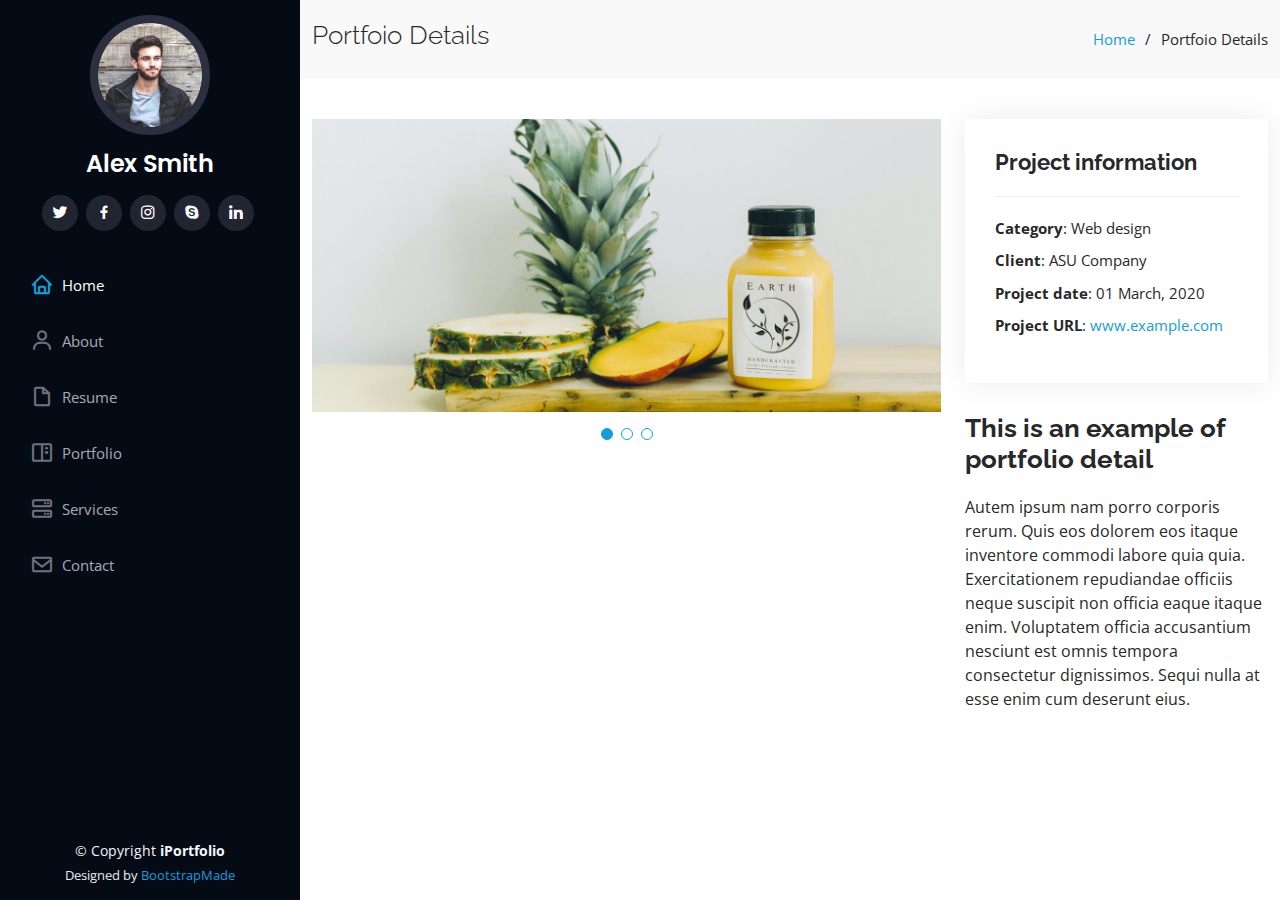
==== portfolio-details.html @ 1bfad964 "WKP-portfolio" ====
<!DOCTYPE html>
<html lang="en">

<head>
  <meta charset="utf-8">
  <meta content="width=device-width, initial-scale=1.0" name="viewport">

  <title>Portfolio Details - iPortfolio Bootstrap Template</title>
  <meta content="" name="description">
  <meta content="" name="keywords">

  <!-- Favicons -->
  <link href="assets/img/favicon.png" rel="icon">
  <link href="assets/img/apple-touch-icon.png" rel="apple-touch-icon">

  <!-- Google Fonts -->
  <link href="https://fonts.googleapis.com/css?family=Open+Sans:300,300i,400,400i,600,600i,700,700i|Raleway:300,300i,400,400i,500,500i,600,600i,700,700i|Poppins:300,300i,400,400i,500,500i,600,600i,700,700i" rel="stylesheet">

  <!-- Vendor CSS Files -->
  <link href="assets/vendor/aos/aos.css" rel="stylesheet">
  <link href="assets/vendor/bootstrap/css/bootstrap.min.css" rel="stylesheet">
  <link href="assets/vendor/bootstrap-icons/bootstrap-icons.css" rel="stylesheet">
  <link href="assets/vendor/boxicons/css/boxicons.min.css" rel="stylesheet">
  <link href="assets/vendor/glightbox/css/glightbox.min.css" rel="stylesheet">
  <link href="assets/vendor/swiper/swiper-bundle.min.css" rel="stylesheet">

  <!-- Template Main CSS File -->
  <link href="assets/css/style.css" rel="stylesheet">

  <!-- =======================================================
  * Template Name: iPortfolio - v3.10.0
  * Template URL: https://bootstrapmade.com/iportfolio-bootstrap-portfolio-websites-template/
  * Author: BootstrapMade.com
  * License: https://bootstrapmade.com/license/
  ======================================================== -->
</head>

<body>

  <!-- ======= Mobile nav toggle button ======= -->
  <i class="bi bi-list mobile-nav-toggle d-xl-none"></i>

  <!-- ======= Header ======= -->
  <header id="header">
    <div class="d-flex flex-column">

      <div class="profile">
        <img src="assets/img/profile-img.jpg" alt="" class="img-fluid rounded-circle">
        <h1 class="text-light"><a href="index.html">Alex Smith</a></h1>
        <div class="social-links mt-3 text-center">
          <a href="#" class="twitter"><i class="bx bxl-twitter"></i></a>
          <a href="#" class="facebook"><i class="bx bxl-facebook"></i></a>
          <a href="#" class="instagram"><i class="bx bxl-instagram"></i></a>
          <a href="#" class="google-plus"><i class="bx bxl-skype"></i></a>
          <a href="#" class="linkedin"><i class="bx bxl-linkedin"></i></a>
        </div>
      </div>

      <nav id="navbar" class="nav-menu navbar">
        <ul>
          <li><a href="#hero" class="nav-link scrollto active"><i class="bx bx-home"></i> <span>Home</span></a></li>
          <li><a href="#about" class="nav-link scrollto"><i class="bx bx-user"></i> <span>About</span></a></li>
          <li><a href="#resume" class="nav-link scrollto"><i class="bx bx-file-blank"></i> <span>Resume</span></a></li>
          <li><a href="#portfolio" class="nav-link scrollto"><i class="bx bx-book-content"></i> <span>Portfolio</span></a></li>
          <li><a href="#services" class="nav-link scrollto"><i class="bx bx-server"></i> <span>Services</span></a></li>
          <li><a href="#contact" class="nav-link scrollto"><i class="bx bx-envelope"></i> <span>Contact</span></a></li>
        </ul>
      </nav><!-- .nav-menu -->
    </div>
  </header><!-- End Header -->

  <main id="main">

    <!-- ======= Breadcrumbs ======= -->
    <section id="breadcrumbs" class="breadcrumbs">
      <div class="container">

        <div class="d-flex justify-content-between align-items-center">
          <h2>Portfoio Details</h2>
          <ol>
            <li><a href="index.html">Home</a></li>
            <li>Portfoio Details</li>
          </ol>
        </div>

      </div>
    </section><!-- End Breadcrumbs -->

    <!-- ======= Portfolio Details Section ======= -->
    <section id="portfolio-details" class="portfolio-details">
      <div class="container">

        <div class="row gy-4">

          <div class="col-lg-8">
            <div class="portfolio-details-slider swiper">
              <div class="swiper-wrapper align-items-center">

                <div class="swiper-slide">
                  <img src="assets/img/portfolio/portfolio-details-1.jpg" alt="">
                </div>

                <div class="swiper-slide">
                  <img src="assets/img/portfolio/portfolio-details-2.jpg" alt="">
                </div>

                <div class="swiper-slide">
                  <img src="assets/img/portfolio/portfolio-details-3.jpg" alt="">
                </div>

              </div>
              <div class="swiper-pagination"></div>
            </div>
          </div>

          <div class="col-lg-4">
            <div class="portfolio-info">
              <h3>Project information</h3>
              <ul>
                <li><strong>Category</strong>: Web design</li>
                <li><strong>Client</strong>: ASU Company</li>
                <li><strong>Project date</strong>: 01 March, 2020</li>
                <li><strong>Project URL</strong>: <a href="#">www.example.com</a></li>
              </ul>
            </div>
            <div class="portfolio-description">
              <h2>This is an example of portfolio detail</h2>
              <p>
                Autem ipsum nam porro corporis rerum. Quis eos dolorem eos itaque inventore commodi labore quia quia. Exercitationem repudiandae officiis neque suscipit non officia eaque itaque enim. Voluptatem officia accusantium nesciunt est omnis tempora consectetur dignissimos. Sequi nulla at esse enim cum deserunt eius.
              </p>
            </div>
          </div>

        </div>

      </div>
    </section><!-- End Portfolio Details Section -->

  </main><!-- End #main -->

  <!-- ======= Footer ======= -->
  <footer id="footer">
    <div class="container">
      <div class="copyright">
        &copy; Copyright <strong><span>iPortfolio</span></strong>
      </div>
      <div class="credits">
        <!-- All the links in the footer should remain intact. -->
        <!-- You can delete the links only if you purchased the pro version. -->
        <!-- Licensing information: https://bootstrapmade.com/license/ -->
        <!-- Purchase the pro version with working PHP/AJAX contact form: https://bootstrapmade.com/iportfolio-bootstrap-portfolio-websites-template/ -->
        Designed by <a href="https://bootstrapmade.com/">BootstrapMade</a>
      </div>
    </div>
  </footer><!-- End  Footer -->

  <a href="#" class="back-to-top d-flex align-items-center justify-content-center"><i class="bi bi-arrow-up-short"></i></a>

  <!-- Vendor JS Files -->
  <script src="assets/vendor/purecounter/purecounter_vanilla.js"></script>
  <script src="assets/vendor/aos/aos.js"></script>
  <script src="assets/vendor/bootstrap/js/bootstrap.bundle.min.js"></script>
  <script src="assets/vendor/glightbox/js/glightbox.min.js"></script>
  <script src="assets/vendor/isotope-layout/isotope.pkgd.min.js"></script>
  <script src="assets/vendor/swiper/swiper-bundle.min.js"></script>
  <script src="assets/vendor/typed.js/typed.min.js"></script>
  <script src="assets/vendor/waypoints/noframework.waypoints.js"></script>
  <script src="assets/vendor/php-email-form/validate.js"></script>

  <!-- Template Main JS File -->
  <script src="assets/js/main.js"></script>

</body>

</html>
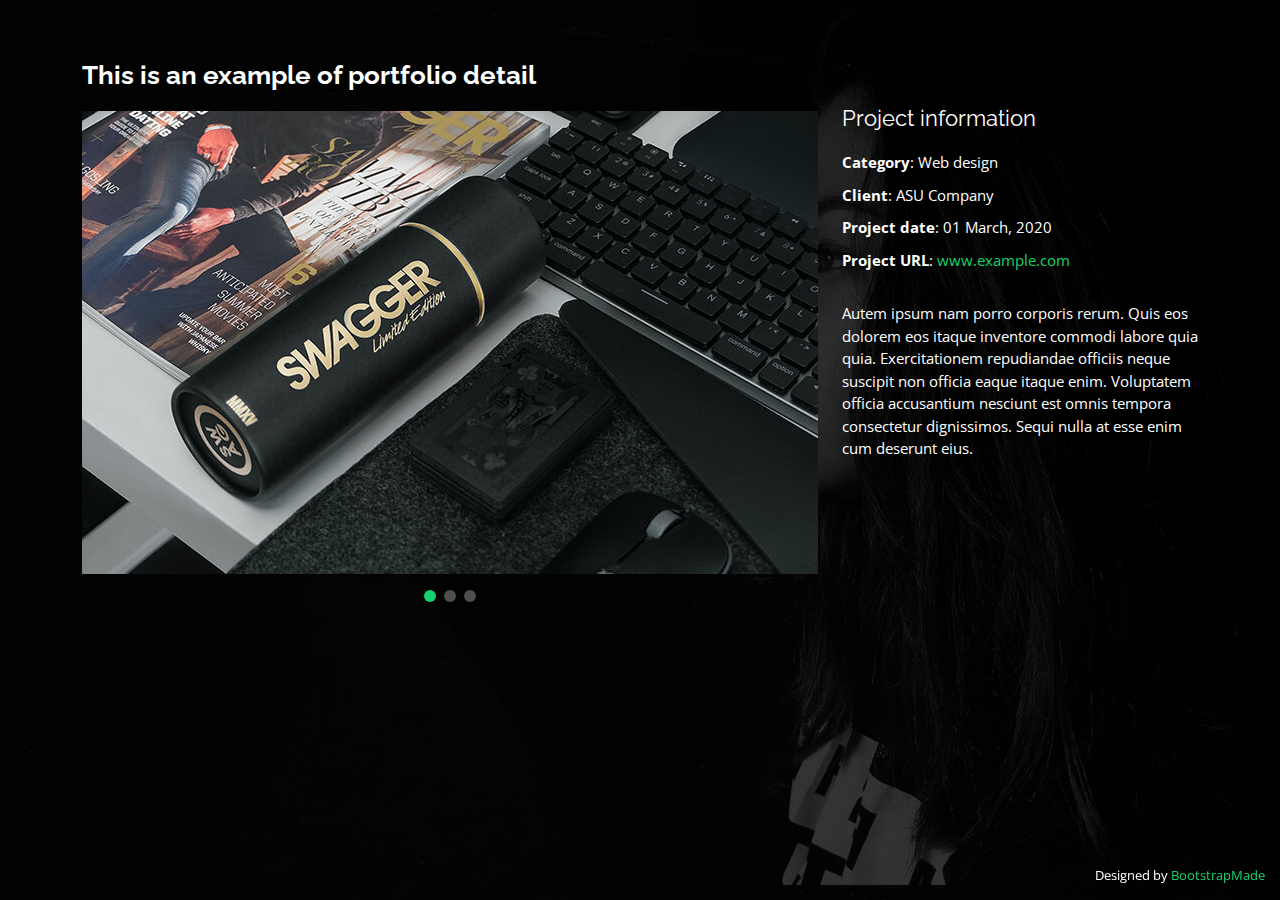
==== commit b8da1c16: "WKP branch" ====
--- a/portfolio-details.html
+++ b/portfolio-details.html
@@ -5,7 +5,7 @@
   <meta charset="utf-8">
   <meta content="width=device-width, initial-scale=1.0" name="viewport">
 
-  <title>Portfolio Details - iPortfolio Bootstrap Template</title>
+  <title>Portfolio Details - Personal Bootstrap Template</title>
   <meta content="" name="description">
   <meta content="" name="keywords">
 
@@ -17,19 +17,19 @@
   <link href="https://fonts.googleapis.com/css?family=Open+Sans:300,300i,400,400i,600,600i,700,700i|Raleway:300,300i,400,400i,500,500i,600,600i,700,700i|Poppins:300,300i,400,400i,500,500i,600,600i,700,700i" rel="stylesheet">
 
   <!-- Vendor CSS Files -->
-  <link href="assets/vendor/aos/aos.css" rel="stylesheet">
   <link href="assets/vendor/bootstrap/css/bootstrap.min.css" rel="stylesheet">
   <link href="assets/vendor/bootstrap-icons/bootstrap-icons.css" rel="stylesheet">
   <link href="assets/vendor/boxicons/css/boxicons.min.css" rel="stylesheet">
   <link href="assets/vendor/glightbox/css/glightbox.min.css" rel="stylesheet">
+  <link href="assets/vendor/remixicon/remixicon.css" rel="stylesheet">
   <link href="assets/vendor/swiper/swiper-bundle.min.css" rel="stylesheet">
 
   <!-- Template Main CSS File -->
   <link href="assets/css/style.css" rel="stylesheet">
 
   <!-- =======================================================
-  * Template Name: iPortfolio - v3.10.0
-  * Template URL: https://bootstrapmade.com/iportfolio-bootstrap-portfolio-websites-template/
+  * Template Name: Personal - v4.10.0
+  * Template URL: https://bootstrapmade.com/personal-free-resume-bootstrap-template/
   * Author: BootstrapMade.com
   * License: https://bootstrapmade.com/license/
   ======================================================== -->
@@ -37,62 +37,17 @@
 
 <body>
 
-  <!-- ======= Mobile nav toggle button ======= -->
-  <i class="bi bi-list mobile-nav-toggle d-xl-none"></i>
-
-  <!-- ======= Header ======= -->
-  <header id="header">
-    <div class="d-flex flex-column">
-
-      <div class="profile">
-        <img src="assets/img/profile-img.jpg" alt="" class="img-fluid rounded-circle">
-        <h1 class="text-light"><a href="index.html">Alex Smith</a></h1>
-        <div class="social-links mt-3 text-center">
-          <a href="#" class="twitter"><i class="bx bxl-twitter"></i></a>
-          <a href="#" class="facebook"><i class="bx bxl-facebook"></i></a>
-          <a href="#" class="instagram"><i class="bx bxl-instagram"></i></a>
-          <a href="#" class="google-plus"><i class="bx bxl-skype"></i></a>
-          <a href="#" class="linkedin"><i class="bx bxl-linkedin"></i></a>
-        </div>
-      </div>
-
-      <nav id="navbar" class="nav-menu navbar">
-        <ul>
-          <li><a href="#hero" class="nav-link scrollto active"><i class="bx bx-home"></i> <span>Home</span></a></li>
-          <li><a href="#about" class="nav-link scrollto"><i class="bx bx-user"></i> <span>About</span></a></li>
-          <li><a href="#resume" class="nav-link scrollto"><i class="bx bx-file-blank"></i> <span>Resume</span></a></li>
-          <li><a href="#portfolio" class="nav-link scrollto"><i class="bx bx-book-content"></i> <span>Portfolio</span></a></li>
-          <li><a href="#services" class="nav-link scrollto"><i class="bx bx-server"></i> <span>Services</span></a></li>
-          <li><a href="#contact" class="nav-link scrollto"><i class="bx bx-envelope"></i> <span>Contact</span></a></li>
-        </ul>
-      </nav><!-- .nav-menu -->
-    </div>
-  </header><!-- End Header -->
-
   <main id="main">
 
-    <!-- ======= Breadcrumbs ======= -->
-    <section id="breadcrumbs" class="breadcrumbs">
+    <!-- ======= Portfolio Details ======= -->
+    <div id="portfolio-details" class="portfolio-details">
       <div class="container">
 
-        <div class="d-flex justify-content-between align-items-center">
-          <h2>Portfoio Details</h2>
-          <ol>
-            <li><a href="index.html">Home</a></li>
-            <li>Portfoio Details</li>
-          </ol>
-        </div>
-
-      </div>
-    </section><!-- End Breadcrumbs -->
-
-    <!-- ======= Portfolio Details Section ======= -->
-    <section id="portfolio-details" class="portfolio-details">
-      <div class="container">
-
-        <div class="row gy-4">
+        <div class="row">
 
           <div class="col-lg-8">
+            <h2 class="portfolio-title">This is an example of portfolio detail</h2>
+
             <div class="portfolio-details-slider swiper">
               <div class="swiper-wrapper align-items-center">
 
@@ -111,59 +66,44 @@
               </div>
               <div class="swiper-pagination"></div>
             </div>
+
           </div>
 
-          <div class="col-lg-4">
-            <div class="portfolio-info">
-              <h3>Project information</h3>
-              <ul>
-                <li><strong>Category</strong>: Web design</li>
-                <li><strong>Client</strong>: ASU Company</li>
-                <li><strong>Project date</strong>: 01 March, 2020</li>
-                <li><strong>Project URL</strong>: <a href="#">www.example.com</a></li>
-              </ul>
-            </div>
-            <div class="portfolio-description">
-              <h2>This is an example of portfolio detail</h2>
-              <p>
-                Autem ipsum nam porro corporis rerum. Quis eos dolorem eos itaque inventore commodi labore quia quia. Exercitationem repudiandae officiis neque suscipit non officia eaque itaque enim. Voluptatem officia accusantium nesciunt est omnis tempora consectetur dignissimos. Sequi nulla at esse enim cum deserunt eius.
-              </p>
-            </div>
+          <div class="col-lg-4 portfolio-info">
+            <h3>Project information</h3>
+            <ul>
+              <li><strong>Category</strong>: Web design</li>
+              <li><strong>Client</strong>: ASU Company</li>
+              <li><strong>Project date</strong>: 01 March, 2020</li>
+              <li><strong>Project URL</strong>: <a href="#">www.example.com</a></li>
+            </ul>
+
+            <p>
+              Autem ipsum nam porro corporis rerum. Quis eos dolorem eos itaque inventore commodi labore quia quia. Exercitationem repudiandae officiis neque suscipit non officia eaque itaque enim. Voluptatem officia accusantium nesciunt est omnis tempora consectetur dignissimos. Sequi nulla at esse enim cum deserunt eius.
+            </p>
           </div>
 
         </div>
 
       </div>
-    </section><!-- End Portfolio Details Section -->
+    </div><!-- End Portfolio Details -->
 
   </main><!-- End #main -->
 
-  <!-- ======= Footer ======= -->
-  <footer id="footer">
-    <div class="container">
-      <div class="copyright">
-        &copy; Copyright <strong><span>iPortfolio</span></strong>
-      </div>
-      <div class="credits">
-        <!-- All the links in the footer should remain intact. -->
-        <!-- You can delete the links only if you purchased the pro version. -->
-        <!-- Licensing information: https://bootstrapmade.com/license/ -->
-        <!-- Purchase the pro version with working PHP/AJAX contact form: https://bootstrapmade.com/iportfolio-bootstrap-portfolio-websites-template/ -->
-        Designed by <a href="https://bootstrapmade.com/">BootstrapMade</a>
-      </div>
-    </div>
-  </footer><!-- End  Footer -->
-
-  <a href="#" class="back-to-top d-flex align-items-center justify-content-center"><i class="bi bi-arrow-up-short"></i></a>
+  <div class="credits">
+    <!-- All the links in the footer should remain intact. -->
+    <!-- You can delete the links only if you purchased the pro version. -->
+    <!-- Licensing information: https://bootstrapmade.com/license/ -->
+    <!-- Purchase the pro version with working PHP/AJAX contact form: https://bootstrapmade.com/personal-free-resume-bootstrap-template/ -->
+    Designed by <a href="https://bootstrapmade.com/">BootstrapMade</a>
+  </div>
 
   <!-- Vendor JS Files -->
   <script src="assets/vendor/purecounter/purecounter_vanilla.js"></script>
-  <script src="assets/vendor/aos/aos.js"></script>
   <script src="assets/vendor/bootstrap/js/bootstrap.bundle.min.js"></script>
   <script src="assets/vendor/glightbox/js/glightbox.min.js"></script>
   <script src="assets/vendor/isotope-layout/isotope.pkgd.min.js"></script>
   <script src="assets/vendor/swiper/swiper-bundle.min.js"></script>
-  <script src="assets/vendor/typed.js/typed.min.js"></script>
   <script src="assets/vendor/waypoints/noframework.waypoints.js"></script>
   <script src="assets/vendor/php-email-form/validate.js"></script>
 
--- a/assets/css/style.css
+++ b/assets/css/style.css
@@ -1,6 +1,6 @@
 /**
-* Template Name: iPortfolio - v3.10.0
-* Template URL: https://bootstrapmade.com/iportfolio-bootstrap-portfolio-websites-template/
+* Template Name: Personal - v4.10.0
+* Template URL: https://bootstrapmade.com/personal-free-resume-bootstrap-template/
 * Author: BootstrapMade.com
 * License: https://bootstrapmade.com/license/
 */
@@ -10,16 +10,37 @@
 --------------------------------------------------------------*/
 body {
   font-family: "Open Sans", sans-serif;
-  color: #272829;
+  background-color: #040404;
+  color: #fff;
+  position: relative;
+  background: transparent;
+}
+
+body::before {
+  content: "";
+  position: fixed;
+  background: #040404 url("../img/bg.jpg") top right no-repeat;
+  background-size: cover;
+  left: 0;
+  right: 0;
+  top: 0;
+  height: 100vh;
+  z-index: -1;
+}
+
+@media (min-width: 1024px) {
+  body::before {
+    background-attachment: fixed;
+  }
 }
 
 a {
-  color: #149ddd;
+  color: #18d26e;
   text-decoration: none;
 }
 
 a:hover {
-  color: #37b3ed;
+  color: #35e888;
   text-decoration: none;
 }
 
@@ -33,391 +54,430 @@
 }
 
 /*--------------------------------------------------------------
-# Back to top button
---------------------------------------------------------------*/
-.back-to-top {
-  position: fixed;
-  visibility: hidden;
-  opacity: 0;
-  right: 15px;
-  bottom: 15px;
-  z-index: 996;
-  background: #149ddd;
+# Header
+--------------------------------------------------------------*/
+#header {
+  transition: ease-in-out 0.3s;
+  position: relative;
+  height: 100vh;
+  display: flex;
+  align-items: center;
+  z-index: 997;
+  overflow-y: auto;
+}
+
+#header * {
+  transition: ease-in-out 0.3s;
+}
+
+#header h1 {
+  font-size: 48px;
+  margin: 0;
+  padding: 0;
+  line-height: 1;
+  font-weight: 700;
+  font-family: "Poppins", sans-serif;
+}
+
+#header h1 a,
+#header h1 a:hover {
+  color: #fff;
+  line-height: 1;
+  display: inline-block;
+}
+
+#header h2 {
+  font-size: 24px;
+  margin-top: 20px;
+  color: rgba(255, 255, 255, 0.8);
+}
+
+#header h2 span {
+  color: #fff;
+  border-bottom: 2px solid #18d26e;
+  padding-bottom: 6px;
+}
+
+#header img {
+  padding: 0;
+  margin: 0;
+}
+
+#header .social-links {
+  margin-top: 40px;
+  display: flex;
+}
+
+#header .social-links a {
+  font-size: 16px;
+  display: flex;
+  justify-content: center;
+  align-items: center;
+  background: rgba(255, 255, 255, 0.1);
+  color: #fff;
+  line-height: 1;
+  margin-right: 8px;
+  border-radius: 50%;
   width: 40px;
   height: 40px;
-  border-radius: 50px;
-  transition: all 0.4s;
-}
-
-.back-to-top i {
-  font-size: 28px;
-  color: #fff;
-  line-height: 0;
-}
-
-.back-to-top:hover {
-  background: #2eafec;
-  color: #fff;
-}
-
-.back-to-top.active {
-  visibility: visible;
-  opacity: 1;
-}
-
-/*--------------------------------------------------------------
-# Header
---------------------------------------------------------------*/
-#header {
+}
+
+#header .social-links a:hover {
+  background: #18d26e;
+}
+
+@media (max-width: 992px) {
+  #header h1 {
+    font-size: 36px;
+  }
+
+  #header h2 {
+    font-size: 20px;
+    line-height: 30px;
+  }
+
+  #header .social-links {
+    margin-top: 15px;
+  }
+
+  #header .container {
+    display: flex;
+    flex-direction: column;
+    align-items: center;
+  }
+}
+
+/* Header Top */
+#header.header-top {
+  height: 80px;
   position: fixed;
+  left: 0;
   top: 0;
-  left: 0;
-  bottom: 0;
-  width: 300px;
-  transition: all ease-in-out 0.5s;
-  z-index: 9997;
-  transition: all 0.5s;
-  padding: 0 15px;
-  background: #040b14;
-  overflow-y: auto;
-}
-
-#header .profile img {
-  margin: 15px auto;
-  display: block;
-  width: 120px;
-  border: 8px solid #2c2f3f;
-}
-
-#header .profile h1 {
-  font-size: 24px;
-  margin: 0;
-  padding: 0;
-  font-weight: 600;
-  -moz-text-align-last: center;
-  text-align-last: center;
-  font-family: "Poppins", sans-serif;
-}
-
-#header .profile h1 a,
-#header .profile h1 a:hover {
-  color: #fff;
-  text-decoration: none;
-}
-
-#header .profile .social-links a {
-  font-size: 18px;
-  display: inline-block;
-  background: #212431;
-  color: #fff;
-  line-height: 1;
-  padding: 8px 0;
-  margin-right: 4px;
-  border-radius: 50%;
-  text-align: center;
-  width: 36px;
-  height: 36px;
-  transition: 0.3s;
-}
-
-#header .profile .social-links a:hover {
-  background: #149ddd;
-  color: #fff;
-  text-decoration: none;
-}
-
-#main {
-  margin-left: 300px;
-}
-
-@media (max-width: 1199px) {
-  #header {
-    left: -300px;
-  }
-
-  #main {
-    margin-left: 0;
-  }
-}
-
-/*--------------------------------------------------------------
-# Navigation Menu
---------------------------------------------------------------*/
-/* Desktop Navigation */
-.nav-menu {
-  padding: 30px 0 0 0;
-}
-
-.nav-menu * {
-  margin: 0;
-  padding: 0;
-  list-style: none;
-}
-
-.nav-menu>ul>li {
-  position: relative;
-  white-space: nowrap;
-}
-
-.nav-menu a,
-.nav-menu a:focus {
+  right: 0;
+  background: rgba(0, 0, 0, 0.9);
+}
+
+#header.header-top .social-links,
+#header.header-top h2 {
+  display: none;
+}
+
+#header.header-top h1 {
+  margin-right: auto;
+  font-size: 36px;
+}
+
+#header.header-top .container {
   display: flex;
   align-items: center;
-  color: #a8a9b4;
-  padding: 12px 15px;
-  margin-bottom: 8px;
+}
+
+#header.header-top .navbar {
+  margin: 0;
+}
+
+@media (max-width: 768px) {
+  #header.header-top {
+    height: 60px;
+  }
+
+  #header.header-top h1 {
+    font-size: 26px;
+  }
+}
+
+/*--------------------------------------------------------------
+# Navigation Menu
+--------------------------------------------------------------*/
+/**
+* Desktop Navigation 
+*/
+.navbar {
+  padding: 0;
+  margin-top: 35px;
+}
+
+.navbar ul {
+  margin: 0;
+  padding: 0;
+  display: flex;
+  list-style: none;
+  align-items: center;
+}
+
+.navbar li {
+  position: relative;
+}
+
+.navbar li+li {
+  margin-left: 30px;
+}
+
+.navbar a,
+.navbar a:focus {
+  display: flex;
+  align-items: center;
+  justify-content: space-between;
+  padding: 0;
+  font-family: "Poppins", sans-serif;
+  font-size: 16px;
+  font-weight: 400;
+  color: rgba(255, 255, 255, 0.7);
+  white-space: nowrap;
   transition: 0.3s;
-  font-size: 15px;
-}
-
-.nav-menu a i,
-.nav-menu a:focus i {
-  font-size: 24px;
-  padding-right: 8px;
-  color: #6f7180;
-}
-
-.nav-menu a:hover,
-.nav-menu .active,
-.nav-menu .active:focus,
-.nav-menu li:hover>a {
-  text-decoration: none;
-  color: #fff;
-}
-
-.nav-menu a:hover i,
-.nav-menu .active i,
-.nav-menu .active:focus i,
-.nav-menu li:hover>a i {
-  color: #149ddd;
-}
-
-/* Mobile Navigation */
+}
+
+.navbar a i,
+.navbar a:focus i {
+  font-size: 12px;
+  line-height: 0;
+  margin-left: 5px;
+}
+
+.navbar a:before {
+  content: "";
+  position: absolute;
+  width: 0;
+  height: 2px;
+  bottom: -4px;
+  left: 0;
+  background-color: #18d26e;
+  visibility: hidden;
+  width: 0px;
+  transition: all 0.3s ease-in-out 0s;
+}
+
+.navbar a:hover:before,
+.navbar li:hover>a:before,
+.navbar .active:before {
+  visibility: visible;
+  width: 25px;
+}
+
+.navbar a:hover,
+.navbar .active,
+.navbar .active:focus,
+.navbar li:hover>a {
+  color: #fff;
+}
+
+/**
+* Mobile Navigation 
+*/
 .mobile-nav-toggle {
+  color: #fff;
+  font-size: 28px;
+  cursor: pointer;
+  display: none;
+  line-height: 0;
+  transition: 0.5s;
   position: fixed;
   right: 15px;
   top: 15px;
-  z-index: 9998;
-  border: 0;
-  font-size: 24px;
-  transition: all 0.4s;
-  outline: none !important;
-  background-color: #149ddd;
-  color: #fff;
-  width: 40px;
-  height: 40px;
-  display: inline-flex;
-  align-items: center;
-  justify-content: center;
-  line-height: 0;
-  border-radius: 50px;
-  cursor: pointer;
-}
-
-.mobile-nav-active {
+}
+
+@media (max-width: 991px) {
+  .mobile-nav-toggle {
+    display: block;
+  }
+
+  .navbar ul {
+    display: none;
+  }
+}
+
+.navbar-mobile {
+  position: fixed;
   overflow: hidden;
-}
-
-.mobile-nav-active #header {
+  top: 0;
+  right: 0;
   left: 0;
-}
-
-/*--------------------------------------------------------------
-# Hero Section
---------------------------------------------------------------*/
-#hero {
+  bottom: 0;
+  background: rgba(0, 0, 0, 0.9);
+  transition: 0.3s;
+  z-index: 999;
+  margin-top: 0;
+}
+
+.navbar-mobile .mobile-nav-toggle {
+  position: absolute;
+  top: 15px;
+  right: 15px;
+}
+
+.navbar-mobile ul {
+  display: block;
+  position: absolute;
+  top: 55px;
+  right: 15px;
+  bottom: 45px;
+  left: 15px;
+  padding: 10px 0;
+  overflow-y: auto;
+  transition: 0.3s;
+  border: 2px solid rgba(255, 255, 255, 0.2);
+}
+
+.navbar-mobile li {
+  padding: 12px 20px;
+}
+
+.navbar-mobile li+li {
+  margin: 0;
+}
+
+.navbar-mobile a,
+.navbar-mobile a:focus {
+  font-size: 16px;
+  position: relative;
+}
+
+/*--------------------------------------------------------------
+# Sections General
+--------------------------------------------------------------*/
+section {
+  overflow: hidden;
+  position: absolute;
   width: 100%;
-  height: 100vh;
-  background: url("../img/hero-bg.jpg") top center;
-  background-size: cover;
-}
-
-#hero:before {
-  content: "";
-  background: rgba(5, 13, 24, 0.3);
-  position: absolute;
-  bottom: 0;
-  top: 0;
-  left: 0;
-  right: 0;
-  z-index: 1;
-}
-
-#hero .hero-container {
-  position: relative;
+  top: 140px;
+  bottom: 100%;
+  opacity: 0;
+  transition: ease-in-out 0.4s;
   z-index: 2;
-  min-width: 300px;
-}
-
-#hero h1 {
-  margin: 0 0 10px 0;
-  font-size: 64px;
-  font-weight: 700;
-  line-height: 56px;
-  color: #fff;
-}
-
-#hero p {
-  color: #fff;
-  margin-bottom: 50px;
-  font-size: 26px;
+}
+
+section.section-show {
+  top: 100px;
+  bottom: auto;
+  opacity: 1;
+  padding-bottom: 45px;
+}
+
+section .container {
+  background: rgba(0, 0, 0, 0.9);
+  padding: 30px;
+}
+
+@media (max-width: 768px) {
+  section {
+    top: 120px;
+  }
+
+  section.section-show {
+    top: 80px;
+  }
+}
+
+.section-title h2 {
+  font-size: 14px;
+  font-weight: 500;
+  padding: 0;
+  line-height: 1px;
+  margin: 0 0 20px 0;
+  letter-spacing: 2px;
+  text-transform: uppercase;
+  color: #aaaaaa;
   font-family: "Poppins", sans-serif;
-}
-
-#hero p span {
-  color: #fff;
-  padding-bottom: 4px;
-  letter-spacing: 1px;
-  border-bottom: 3px solid #149ddd;
-}
-
-@media (min-width: 1024px) {
-  #hero {
-    background-attachment: fixed;
-  }
-}
-
-@media (max-width: 768px) {
-  #hero h1 {
-    font-size: 28px;
-    line-height: 36px;
-  }
-
-  #hero h2 {
-    font-size: 18px;
-    line-height: 24px;
-    margin-bottom: 30px;
-  }
-}
-
-/*--------------------------------------------------------------
-# Sections General
---------------------------------------------------------------*/
-section {
-  padding: 60px 0;
-  overflow: hidden;
-}
-
-.section-bg {
-  background: #f5f8fd;
-}
-
-.section-title {
-  padding-bottom: 30px;
-}
-
-.section-title h2 {
-  font-size: 32px;
-  font-weight: bold;
-  margin-bottom: 20px;
-  padding-bottom: 20px;
-  position: relative;
-  color: #173b6c;
 }
 
 .section-title h2::after {
   content: "";
-  position: absolute;
-  display: block;
-  width: 50px;
-  height: 3px;
-  background: #149ddd;
-  bottom: 0;
-  left: 0;
+  width: 120px;
+  height: 1px;
+  display: inline-block;
+  background: #4ceb95;
+  margin: 4px 10px;
 }
 
 .section-title p {
-  margin-bottom: 0;
+  margin: 0;
+  margin: -15px 0 15px 0;
+  font-size: 36px;
+  font-weight: 700;
+  text-transform: uppercase;
+  font-family: "Poppins", sans-serif;
+  color: #fff;
 }
 
 /*--------------------------------------------------------------
 # About
 --------------------------------------------------------------*/
-.about .content h3 {
+.about-me .content h3 {
   font-weight: 700;
   font-size: 26px;
-  color: #173b6c;
-}
-
-.about .content ul {
+  color: #18d26e;
+}
+
+.about-me .content ul {
   list-style: none;
   padding: 0;
 }
 
-.about .content ul li {
+.about-me .content ul li {
   margin-bottom: 20px;
   display: flex;
   align-items: center;
 }
 
-.about .content ul strong {
+.about-me .content ul strong {
   margin-right: 10px;
 }
 
-.about .content ul i {
+.about-me .content ul i {
   font-size: 16px;
   margin-right: 5px;
-  color: #149ddd;
+  color: #18d26e;
   line-height: 0;
 }
 
-.about .content p:last-child {
+.about-me .content p:last-child {
   margin-bottom: 0;
 }
 
 /*--------------------------------------------------------------
-# Facts
---------------------------------------------------------------*/
-.facts {
-  padding-bottom: 30px;
-}
-
-.facts .count-box {
-  padding: 30px;
+# Counts
+--------------------------------------------------------------*/
+.counts {
+  padding: 70px 0 60px;
+}
+
+.counts .count-box {
+  padding: 30px 30px 25px 30px;
   width: 100%;
-}
-
-.facts .count-box i {
+  position: relative;
+  text-align: center;
+  background: rgba(255, 255, 255, 0.08);
+}
+
+.counts .count-box i {
+  position: absolute;
+  top: -25px;
+  left: 50%;
+  transform: translateX(-50%);
+  font-size: 24px;
+  background: rgba(255, 255, 255, 0.1);
+  padding: 12px;
+  color: #18d26e;
+  border-radius: 50px;
+  line-height: 0;
+}
+
+.counts .count-box span {
+  font-size: 36px;
   display: block;
-  font-size: 44px;
-  color: #149ddd;
-  float: left;
-  line-height: 0;
-}
-
-.facts .count-box span {
-  font-size: 48px;
-  line-height: 40px;
-  display: block;
-  font-weight: 700;
-  color: #050d18;
-  margin-left: 60px;
-}
-
-.facts .count-box p {
-  padding: 15px 0 0 0;
-  margin: 0 0 0 60px;
+  font-weight: 600;
+  color: #fff;
+}
+
+.counts .count-box p {
+  padding: 0;
+  margin: 0;
   font-family: "Raleway", sans-serif;
   font-size: 14px;
-  color: #122f57;
-}
-
-.facts .count-box a {
-  font-weight: 600;
-  display: block;
-  margin-top: 20px;
-  color: #122f57;
-  font-size: 15px;
-  font-family: "Poppins", sans-serif;
-  transition: ease-in-out 0.3s;
-}
-
-.facts .count-box a:hover {
-  color: #1f5297;
-}
-
-/*--------------------------------------------------------------
-# Akills
+}
+
+/*--------------------------------------------------------------
+# Skills
 --------------------------------------------------------------*/
 .skills .progress {
   height: 60px;
@@ -427,13 +487,13 @@
 }
 
 .skills .progress .skill {
-  padding: 0;
-  margin: 0 0 6px 0;
+  padding: 10px 0;
+  margin: 0;
   text-transform: uppercase;
   display: block;
   font-weight: 600;
   font-family: "Poppins", sans-serif;
-  color: #050d18;
+  color: #fff;
 }
 
 .skills .progress .skill .val {
@@ -442,15 +502,125 @@
 }
 
 .skills .progress-bar-wrap {
-  background: #dce8f8;
-  height: 10px;
+  background: rgba(255, 255, 255, 0.2);
 }
 
 .skills .progress-bar {
   width: 1px;
   height: 10px;
   transition: 0.9s;
-  background-color: #149ddd;
+  background-color: #18d26e;
+}
+
+/*--------------------------------------------------------------
+# Interests
+--------------------------------------------------------------*/
+.interests .icon-box {
+  display: flex;
+  align-items: center;
+  padding: 20px;
+  background: rgba(255, 255, 255, 0.08);
+  transition: ease-in-out 0.3s;
+}
+
+.interests .icon-box i {
+  font-size: 32px;
+  padding-right: 10px;
+  line-height: 1;
+}
+
+.interests .icon-box h3 {
+  font-weight: 700;
+  margin: 0;
+  padding: 0;
+  line-height: 1;
+  font-size: 16px;
+  color: #fff;
+}
+
+.interests .icon-box:hover {
+  background: rgba(255, 255, 255, 0.12);
+}
+
+/*--------------------------------------------------------------
+# Testimonials
+--------------------------------------------------------------*/
+.testimonials .testimonials-carousel,
+.testimonials .testimonials-slider {
+  overflow: hidden;
+}
+
+.testimonials .testimonial-item {
+  box-sizing: content-box;
+  min-height: 320px;
+}
+
+.testimonials .testimonial-item .testimonial-img {
+  width: 90px;
+  border-radius: 50%;
+  margin: -40px 0 0 40px;
+  position: relative;
+  z-index: 2;
+  border: 6px solid rgba(255, 255, 255, 0.12);
+}
+
+.testimonials .testimonial-item h3 {
+  font-size: 18px;
+  font-weight: bold;
+  margin: 10px 0 5px 45px;
+  color: #fff;
+}
+
+.testimonials .testimonial-item h4 {
+  font-size: 14px;
+  color: #999;
+  margin: 0 0 0 45px;
+}
+
+.testimonials .testimonial-item .quote-icon-left,
+.testimonials .testimonial-item .quote-icon-right {
+  color: rgba(255, 255, 255, 0.25);
+  font-size: 26px;
+}
+
+.testimonials .testimonial-item .quote-icon-left {
+  display: inline-block;
+  left: -5px;
+  position: relative;
+}
+
+.testimonials .testimonial-item .quote-icon-right {
+  display: inline-block;
+  right: -5px;
+  position: relative;
+  top: 10px;
+}
+
+.testimonials .testimonial-item p {
+  font-style: italic;
+  margin: 0 15px 0 15px;
+  padding: 20px 20px 60px 20px;
+  background: rgba(255, 255, 255, 0.1);
+  position: relative;
+  border-radius: 6px;
+  position: relative;
+  z-index: 1;
+}
+
+.testimonials .swiper-pagination {
+  margin-top: 20px;
+  position: relative;
+}
+
+.testimonials .swiper-pagination .swiper-pagination-bullet {
+  width: 12px;
+  height: 12px;
+  opacity: 1;
+  background-color: rgba(255, 255, 255, 0.3);
+}
+
+.testimonials .swiper-pagination .swiper-pagination-bullet-active {
+  background-color: #18d26e;
 }
 
 /*--------------------------------------------------------------
@@ -461,13 +631,13 @@
   font-weight: 700;
   margin-top: 20px;
   margin-bottom: 20px;
-  color: #050d18;
+  color: #fff;
 }
 
 .resume .resume-item {
   padding: 0 0 20px 20px;
   margin-top: -2px;
-  border-left: 2px solid #1f5297;
+  border-left: 2px solid rgba(255, 255, 255, 0.2);
   position: relative;
 }
 
@@ -477,13 +647,13 @@
   font-weight: 600;
   text-transform: uppercase;
   font-family: "Poppins", sans-serif;
-  color: #050d18;
+  color: #18d26e;
   margin-bottom: 10px;
 }
 
 .resume .resume-item h5 {
   font-size: 16px;
-  background: #e4edf9;
+  background: rgba(255, 255, 255, 0.15);
   padding: 5px 15px;
   display: inline-block;
   font-weight: 600;
@@ -510,8 +680,88 @@
   border-radius: 50px;
   left: -9px;
   top: 0;
+  background: #18d26e;
+  border: 2px solid #18d26e;
+}
+
+/*--------------------------------------------------------------
+# Services
+--------------------------------------------------------------*/
+.services .icon-box {
+  text-align: center;
+  background: rgba(204, 204, 204, 0.1);
+  padding: 80px 20px;
+  transition: all ease-in-out 0.3s;
+}
+
+.services .icon-box .icon {
+  margin: 0 auto;
+  width: 64px;
+  height: 64px;
+  background: #18d26e;
+  border-radius: 5px;
+  transition: all 0.3s ease-out 0s;
+  display: flex;
+  align-items: center;
+  justify-content: center;
+  margin-bottom: 20px;
+  transform-style: preserve-3d;
+}
+
+.services .icon-box .icon i {
+  color: #fff;
+  font-size: 28px;
+}
+
+.services .icon-box .icon::before {
+  position: absolute;
+  content: "";
+  left: -8px;
+  top: -8px;
+  height: 100%;
+  width: 100%;
+  background: rgba(255, 255, 255, 0.15);
+  border-radius: 5px;
+  transition: all 0.3s ease-out 0s;
+  transform: translateZ(-1px);
+}
+
+.services .icon-box h4 {
+  font-weight: 700;
+  margin-bottom: 15px;
+  font-size: 24px;
+}
+
+.services .icon-box h4 a {
+  color: #fff;
+}
+
+.services .icon-box p {
+  line-height: 24px;
+  font-size: 14px;
+  margin-bottom: 0;
+}
+
+.services .icon-box:hover {
+  background: #18d26e;
+  border-color: #18d26e;
+}
+
+.services .icon-box:hover .icon {
   background: #fff;
-  border: 2px solid #1f5297;
+}
+
+.services .icon-box:hover .icon i {
+  color: #18d26e;
+}
+
+.services .icon-box:hover .icon::before {
+  background: #35e888;
+}
+
+.services .icon-box:hover h4 a,
+.services .icon-box:hover p {
+  color: #fff;
 }
 
 /*--------------------------------------------------------------
@@ -523,10 +773,9 @@
 
 .portfolio #portfolio-flters {
   padding: 0;
-  margin: 0 auto 35px auto;
+  margin: 0 auto 15px auto;
   list-style: none;
   text-align: center;
-  background: #fff;
   border-radius: 50px;
   padding: 2px 15px;
 }
@@ -534,19 +783,21 @@
 .portfolio #portfolio-flters li {
   cursor: pointer;
   display: inline-block;
-  padding: 10px 15px 8px 15px;
+  padding: 8px 16px 10px 16px;
   font-size: 14px;
   font-weight: 600;
   line-height: 1;
   text-transform: uppercase;
-  color: #272829;
-  margin-bottom: 5px;
+  color: #fff;
+  background: rgba(255, 255, 255, 0.1);
+  margin: 0 3px 10px 3px;
   transition: all 0.3s ease-in-out;
+  border-radius: 4px;
 }
 
 .portfolio #portfolio-flters li:hover,
 .portfolio #portfolio-flters li.filter-active {
-  color: #149ddd;
+  background: #18d26e;
 }
 
 .portfolio #portfolio-flters li:last-child {
@@ -558,48 +809,95 @@
   position: relative;
   overflow: hidden;
   z-index: 1;
+  background: rgba(0, 0, 0, 0.6);
 }
 
 .portfolio .portfolio-wrap::before {
   content: "";
-  background: rgba(255, 255, 255, 0.5);
+  background: rgba(0, 0, 0, 0.6);
   position: absolute;
-  left: 0;
-  right: 0;
-  top: 0;
-  bottom: 0;
+  left: 30px;
+  right: 30px;
+  top: 30px;
+  bottom: 30px;
   transition: all ease-in-out 0.3s;
   z-index: 2;
   opacity: 0;
 }
 
-.portfolio .portfolio-wrap .portfolio-links {
-  opacity: 1;
+.portfolio .portfolio-wrap .portfolio-info {
+  opacity: 0;
+  position: absolute;
+  top: 0;
   left: 0;
   right: 0;
-  bottom: -60px;
+  bottom: 0;
+  text-align: center;
   z-index: 3;
-  position: absolute;
   transition: all ease-in-out 0.3s;
   display: flex;
+  flex-direction: column;
   justify-content: center;
+  align-items: center;
+}
+
+.portfolio .portfolio-wrap .portfolio-info::before {
+  display: block;
+  content: "";
+  width: 48px;
+  height: 48px;
+  position: absolute;
+  top: 35px;
+  left: 35px;
+  border-top: 3px solid #fff;
+  border-left: 3px solid #fff;
+  transition: all 0.5s ease 0s;
+  z-index: 9994;
+}
+
+.portfolio .portfolio-wrap .portfolio-info::after {
+  display: block;
+  content: "";
+  width: 48px;
+  height: 48px;
+  position: absolute;
+  bottom: 35px;
+  right: 35px;
+  border-bottom: 3px solid #fff;
+  border-right: 3px solid #fff;
+  transition: all 0.5s ease 0s;
+  z-index: 9994;
+}
+
+.portfolio .portfolio-wrap .portfolio-info h4 {
+  font-size: 20px;
+  color: #fff;
+  font-weight: 600;
+}
+
+.portfolio .portfolio-wrap .portfolio-info p {
+  color: #ffffff;
+  font-size: 14px;
+  text-transform: uppercase;
+  padding: 0;
+  margin: 0;
+}
+
+.portfolio .portfolio-wrap .portfolio-links {
+  text-align: center;
+  z-index: 4;
 }
 
 .portfolio .portfolio-wrap .portfolio-links a {
   color: #fff;
+  margin: 0 2px;
   font-size: 28px;
-  text-align: center;
-  background: rgba(20, 157, 221, 0.75);
+  display: inline-block;
   transition: 0.3s;
-  width: 50%;
 }
 
 .portfolio .portfolio-wrap .portfolio-links a:hover {
-  background: rgba(20, 157, 221, 0.95);
-}
-
-.portfolio .portfolio-wrap .portfolio-links a+a {
-  border-left: 1px solid #37b3ed;
+  color: #63eda3;
 }
 
 .portfolio .portfolio-wrap:hover::before {
@@ -610,9 +908,18 @@
   opacity: 1;
 }
 
-.portfolio .portfolio-wrap:hover .portfolio-links {
+.portfolio .portfolio-wrap:hover .portfolio-info {
   opacity: 1;
-  bottom: 0;
+}
+
+.portfolio .portfolio-wrap:hover .portfolio-info::before {
+  top: 15px;
+  left: 15px;
+}
+
+.portfolio .portfolio-wrap:hover .portfolio-info::after {
+  bottom: 15px;
+  right: 15px;
 }
 
 /*--------------------------------------------------------------
@@ -620,313 +927,133 @@
 --------------------------------------------------------------*/
 .portfolio-details {
   padding-top: 40px;
-}
-
-.portfolio-details .portfolio-details-slider img {
-  width: 100%;
-}
-
-.portfolio-details .portfolio-details-slider .swiper-pagination {
-  margin-top: 20px;
-  position: relative;
-}
-
-.portfolio-details .portfolio-details-slider .swiper-pagination .swiper-pagination-bullet {
-  width: 12px;
-  height: 12px;
-  background-color: #fff;
-  opacity: 1;
-  border: 1px solid #149ddd;
-}
-
-.portfolio-details .portfolio-details-slider .swiper-pagination .swiper-pagination-bullet-active {
-  background-color: #149ddd;
-}
-
-.portfolio-details .portfolio-info {
-  padding: 30px;
-  box-shadow: 0px 0 30px rgba(5, 13, 24, 0.08);
-}
-
-.portfolio-details .portfolio-info h3 {
-  font-size: 22px;
-  font-weight: 700;
-  margin-bottom: 20px;
-  padding-bottom: 20px;
-  border-bottom: 1px solid #eee;
-}
-
-.portfolio-details .portfolio-info ul {
-  list-style: none;
-  padding: 0;
-  font-size: 15px;
-}
-
-.portfolio-details .portfolio-info ul li+li {
-  margin-top: 10px;
-}
-
-.portfolio-details .portfolio-description {
-  padding-top: 30px;
-}
-
-.portfolio-details .portfolio-description h2 {
+  background: rgba(0, 0, 0, 0.8);
+  position: fixed;
+  left: 0;
+  right: 0;
+  top: 0;
+  bottom: 0;
+  overflow-y: auto;
+}
+
+.portfolio-details .container {
+  padding-top: 20px;
+  padding-bottom: 40px;
+}
+
+.portfolio-details .portfolio-title {
   font-size: 26px;
   font-weight: 700;
   margin-bottom: 20px;
 }
 
-.portfolio-details .portfolio-description p {
-  padding: 0;
-}
-
-/*--------------------------------------------------------------
-# Services
---------------------------------------------------------------*/
-.services .icon-box {
+.portfolio-details .portfolio-info {
+  padding-top: 45px;
+}
+
+.portfolio-details .portfolio-info h3 {
+  font-size: 22px;
+  font-weight: 400;
   margin-bottom: 20px;
 }
 
-.services .icon {
+.portfolio-details .portfolio-info ul {
+  list-style: none;
+  padding: 0;
+  font-size: 15px;
+}
+
+.portfolio-details .portfolio-info ul li+li {
+  margin-top: 10px;
+}
+
+.portfolio-details .portfolio-info p {
+  font-size: 15px;
+  padding: 15px 0 0 0;
+}
+
+@media (max-width: 992px) {
+  .portfolio-details .portfolio-info {
+    padding-top: 20px;
+  }
+}
+
+.portfolio-details .swiper-pagination {
+  margin-top: 20px;
+  position: relative;
+}
+
+.portfolio-details .swiper-pagination .swiper-pagination-bullet {
+  width: 12px;
+  height: 12px;
+  opacity: 1;
+  background-color: rgba(255, 255, 255, 0.3);
+}
+
+.portfolio-details .swiper-pagination .swiper-pagination-bullet-active {
+  background-color: #18d26e;
+}
+
+/*--------------------------------------------------------------
+# Contact
+--------------------------------------------------------------*/
+.contact .info-box {
+  color: #444444;
+  padding: 20px;
+  width: 100%;
+  background: rgba(255, 255, 255, 0.08);
+}
+
+.contact .info-box i.bx {
+  font-size: 24px;
+  color: #18d26e;
+  border-radius: 50%;
+  padding: 14px;
   float: left;
-  display: flex;
-  align-items: center;
-  justify-content: center;
-  width: 54px;
-  height: 54px;
-  background: #149ddd;
-  border-radius: 50%;
-  transition: 0.5s;
-  border: 1px solid #149ddd;
-}
-
-.services .icon i {
-  color: #fff;
-  font-size: 24px;
-  line-height: 0;
-}
-
-.services .icon-box:hover .icon {
-  background: #fff;
-}
-
-.services .icon-box:hover .icon i {
-  color: #149ddd;
-}
-
-.services .title {
-  margin-left: 80px;
+  background: rgba(255, 255, 255, 0.1);
+}
+
+.contact .info-box h3 {
+  font-size: 20px;
+  color: rgba(255, 255, 255, 0.5);
   font-weight: 700;
-  margin-bottom: 15px;
-  font-size: 18px;
-}
-
-.services .title a {
-  color: #343a40;
-}
-
-.services .title a:hover {
-  color: #149ddd;
-}
-
-.services .description {
-  margin-left: 80px;
+  margin: 10px 0 8px 68px;
+}
+
+.contact .info-box p {
+  padding: 0;
+  color: #fff;
   line-height: 24px;
   font-size: 14px;
-}
-
-/*--------------------------------------------------------------
-# Testimonials
---------------------------------------------------------------*/
-.testimonials .testimonials-carousel,
-.testimonials .testimonials-slider {
-  overflow: hidden;
-}
-
-.testimonials .testimonial-item {
-  box-sizing: content-box;
-  text-align: center;
-  min-height: 320px;
-}
-
-.testimonials .testimonial-item .testimonial-img {
-  width: 90px;
-  border-radius: 50%;
-  margin: 0 auto;
-}
-
-.testimonials .testimonial-item h3 {
-  font-size: 18px;
-  font-weight: bold;
-  margin: 10px 0 5px 0;
-  color: #111;
-}
-
-.testimonials .testimonial-item h4 {
-  font-size: 14px;
-  color: #999;
-  margin: 0;
-}
-
-.testimonials .testimonial-item .quote-icon-left,
-.testimonials .testimonial-item .quote-icon-right {
-  color: #c3e8fa;
-  font-size: 26px;
-}
-
-.testimonials .testimonial-item .quote-icon-left {
-  display: inline-block;
-  left: -5px;
-  position: relative;
-}
-
-.testimonials .testimonial-item .quote-icon-right {
-  display: inline-block;
-  right: -5px;
-  position: relative;
-  top: 10px;
-}
-
-.testimonials .testimonial-item p {
-  font-style: italic;
-  margin: 0 15px 15px 15px;
-  padding: 20px;
-  background: #fff;
-  position: relative;
-  margin-bottom: 35px;
-  border-radius: 6px;
-  box-shadow: 0px 2px 15px rgba(0, 0, 0, 0.1);
-}
-
-.testimonials .testimonial-item p::after {
-  content: "";
-  width: 0;
-  height: 0;
-  border-top: 20px solid #fff;
-  border-right: 20px solid transparent;
-  border-left: 20px solid transparent;
-  position: absolute;
-  bottom: -20px;
-  left: calc(50% - 20px);
-}
-
-.testimonials .swiper-pagination {
-  margin-top: 20px;
-  position: relative;
-}
-
-.testimonials .swiper-pagination .swiper-pagination-bullet {
-  width: 12px;
-  height: 12px;
-  background-color: #fff;
-  opacity: 1;
-  border: 1px solid #149ddd;
-}
-
-.testimonials .swiper-pagination .swiper-pagination-bullet-active {
-  background-color: #149ddd;
-}
-
-/*--------------------------------------------------------------
-# Contact
---------------------------------------------------------------*/
-.contact {
-  padding-bottom: 130px;
-}
-
-.contact .info {
-  padding: 30px;
-  background: #fff;
-  width: 100%;
-  box-shadow: 0 0 24px 0 rgba(0, 0, 0, 0.12);
-}
-
-.contact .info i {
-  font-size: 20px;
-  color: #149ddd;
-  float: left;
-  width: 44px;
-  height: 44px;
-  background: #dff3fc;
+  margin: 0 0 0 68px;
+}
+
+.contact .info-box .social-links {
+  margin: 5px 0 0 68px;
   display: flex;
-  justify-content: center;
-  align-items: center;
-  border-radius: 50px;
-  transition: all 0.3s ease-in-out;
-}
-
-.contact .info h4 {
-  padding: 0 0 0 60px;
-  font-size: 22px;
-  font-weight: 600;
-  margin-bottom: 5px;
-  color: #050d18;
-}
-
-.contact .info p {
-  padding: 0 0 10px 60px;
-  margin-bottom: 20px;
-  font-size: 14px;
-  color: #173b6c;
-}
-
-.contact .info .email p {
-  padding-top: 5px;
-}
-
-.contact .info .social-links {
-  padding-left: 60px;
-}
-
-.contact .info .social-links a {
+}
+
+.contact .info-box .social-links a {
   font-size: 18px;
   display: inline-block;
-  background: #333;
   color: #fff;
   line-height: 1;
-  padding: 8px 0;
-  border-radius: 50%;
-  text-align: center;
-  width: 36px;
-  height: 36px;
+  margin-right: 12px;
   transition: 0.3s;
-  margin-right: 10px;
-}
-
-.contact .info .social-links a:hover {
-  background: #149ddd;
-  color: #fff;
-}
-
-.contact .info .email:hover i,
-.contact .info .address:hover i,
-.contact .info .phone:hover i {
-  background: #149ddd;
-  color: #fff;
+}
+
+.contact .info-box .social-links a:hover {
+  color: #18d26e;
 }
 
 .contact .php-email-form {
-  width: 100%;
   padding: 30px;
-  background: #fff;
-  box-shadow: 0 0 24px 0 rgba(0, 0, 0, 0.12);
-}
-
-.contact .php-email-form .form-group {
-  padding-bottom: 8px;
-}
-
-.contact .php-email-form .validate {
-  display: none;
-  color: red;
-  margin: 0 0 15px 0;
-  font-weight: 400;
-  font-size: 13px;
+  background: rgba(255, 255, 255, 0.08);
 }
 
 .contact .php-email-form .error-message {
   display: none;
-  color: #fff;
+  background: rgba(255, 255, 255, 0.08);
   background: #ed3c0d;
   text-align: left;
   padding: 15px;
@@ -939,7 +1066,7 @@
 
 .contact .php-email-form .sent-message {
   display: none;
-  color: #fff;
+  background: rgba(255, 255, 255, 0.08);
   background: #18d26e;
   text-align: center;
   padding: 15px;
@@ -948,7 +1075,7 @@
 
 .contact .php-email-form .loading {
   display: none;
-  background: #fff;
+  background: rgba(255, 255, 255, 0.08);
   text-align: center;
   padding: 15px;
 }
@@ -966,40 +1093,53 @@
   animation: animate-loading 1s linear infinite;
 }
 
-.contact .php-email-form .form-group {
-  margin-bottom: 15px;
-}
-
-.contact .php-email-form label {
-  padding-bottom: 8px;
-}
-
 .contact .php-email-form input,
 .contact .php-email-form textarea {
   border-radius: 0;
   box-shadow: none;
   font-size: 14px;
+  background: rgba(255, 255, 255, 0.08);
+  border: 0;
+  transition: 0.3s;
+  color: #fff;
+}
+
+.contact .php-email-form input:focus,
+.contact .php-email-form textarea:focus {
+  background-color: rgba(255, 255, 255, 0.11);
+}
+
+.contact .php-email-form input::-moz-placeholder,
+.contact .php-email-form textarea::-moz-placeholder {
+  color: rgba(255, 255, 255, 0.3);
+  opacity: 1;
+}
+
+.contact .php-email-form input::placeholder,
+.contact .php-email-form textarea::placeholder {
+  color: rgba(255, 255, 255, 0.3);
+  opacity: 1;
 }
 
 .contact .php-email-form input {
-  height: 44px;
+  padding: 10px 15px;
 }
 
 .contact .php-email-form textarea {
-  padding: 10px 15px;
+  padding: 12px 15px;
 }
 
 .contact .php-email-form button[type=submit] {
-  background: #149ddd;
+  background: #18d26e;
   border: 0;
-  padding: 10px 24px;
+  padding: 10px 30px;
   color: #fff;
   transition: 0.4s;
   border-radius: 4px;
 }
 
 .contact .php-email-form button[type=submit]:hover {
-  background: #37b3ed;
+  background: #15bb62;
 }
 
 @-webkit-keyframes animate-loading {
@@ -1023,82 +1163,33 @@
 }
 
 /*--------------------------------------------------------------
-# Breadcrumbs
---------------------------------------------------------------*/
-.breadcrumbs {
-  padding: 20px 0;
-  background: #f9f9f9;
-}
-
-.breadcrumbs h2 {
-  font-size: 26px;
-  font-weight: 300;
-}
-
-.breadcrumbs ol {
-  display: flex;
-  flex-wrap: wrap;
-  list-style: none;
-  padding: 0;
-  margin: 0;
-  font-size: 15px;
-}
-
-.breadcrumbs ol li+li {
-  padding-left: 10px;
-}
-
-.breadcrumbs ol li+li::before {
-  display: inline-block;
-  padding-right: 10px;
-  color: #0e2442;
-  content: "/";
-}
-
-@media (max-width: 768px) {
-  .breadcrumbs .d-flex {
-    display: block !important;
-  }
-
-  .breadcrumbs ol {
-    display: block;
-  }
-
-  .breadcrumbs ol li {
-    display: inline-block;
-  }
-}
-
-/*--------------------------------------------------------------
-# Footer
---------------------------------------------------------------*/
-#footer {
-  padding: 15px;
-  color: #f4f6fd;
-  font-size: 14px;
+# Credits
+--------------------------------------------------------------*/
+.credits {
   position: fixed;
+  right: 0;
   left: 0;
   bottom: 0;
-  width: 300px;
-  z-index: 9999;
-  background: #040b14;
-}
-
-#footer .copyright {
-  text-align: center;
-}
-
-#footer .credits {
-  padding-top: 5px;
-  text-align: center;
+  padding: 15px;
+  text-align: right;
   font-size: 13px;
-  color: #eaebf0;
-}
-
-@media (max-width: 1199px) {
-  #footer {
-    position: static;
-    width: auto;
-    padding-right: 20px 15px;
-  }
+  color: #fff;
+  z-index: 999999;
+}
+
+@media (max-width: 992px) {
+  .credits {
+    text-align: center;
+    padding: 10px;
+    background: rgba(0, 0, 0, 0.8);
+  }
+}
+
+.credits a {
+  color: #18d26e;
+  transition: 0.3s;
+}
+
+.credits a:hover {
+  color: #fff;
 }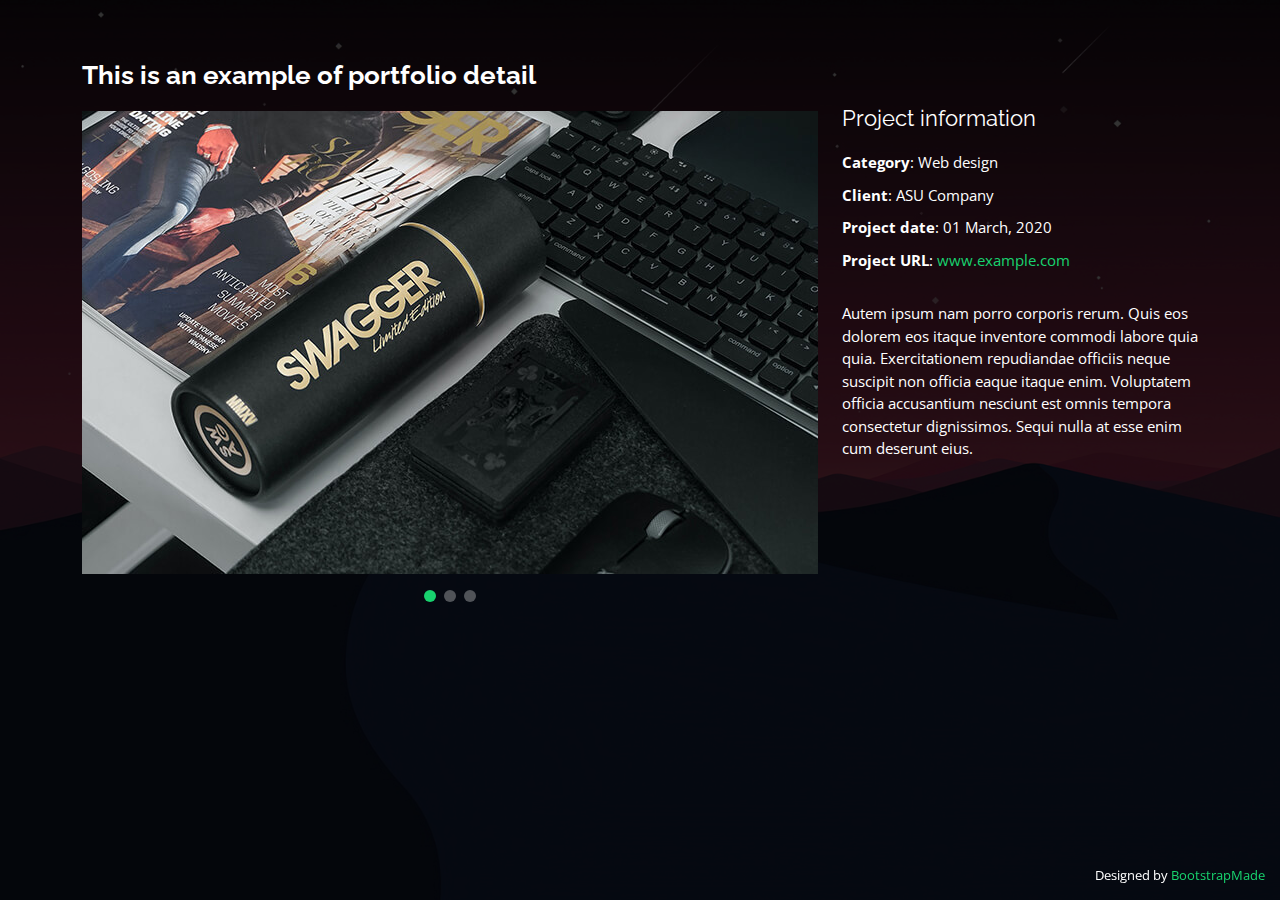
==== commit 07e14763: "last update" ====
--- a/portfolio-details.html
+++ b/portfolio-details.html
@@ -79,7 +79,10 @@
             </ul>
 
             <p>
-              Autem ipsum nam porro corporis rerum. Quis eos dolorem eos itaque inventore commodi labore quia quia. Exercitationem repudiandae officiis neque suscipit non officia eaque itaque enim. Voluptatem officia accusantium nesciunt est omnis tempora consectetur dignissimos. Sequi nulla at esse enim cum deserunt eius.
+              Autem ipsum nam porro corporis rerum. Quis eos dolorem eos itaque inventore commodi labore quia quia. 
+              Exercitationem repudiandae officiis neque suscipit non officia eaque itaque enim. 
+              Voluptatem officia accusantium nesciunt est omnis tempora consectetur dignissimos. 
+              Sequi nulla at esse enim cum deserunt eius.
             </p>
           </div>
 
--- a/assets/css/style.css
+++ b/assets/css/style.css
@@ -19,7 +19,7 @@
 body::before {
   content: "";
   position: fixed;
-  background: #040404 url("../img/bg.jpg") top right no-repeat;
+  background: #040404 url("../img/wallpapersden.com_amazing-desert-hd-cool-aesthetic_1920x1080.jpg") top right no-repeat;
   background-size: cover;
   left: 0;
   right: 0;
@@ -80,23 +80,40 @@
 }
 
 #header h1 a,
-#header h1 a:hover {
+
+#header h1 a {
   color: #fff;
   line-height: 1;
   display: inline-block;
 }
 
+#header h1 a:hover {
+  color: #18d26e;
+  line-height: 1;
+  display: inline-block;
+}
+
 #header h2 {
-  font-size: 24px;
+  font-size: 20px;
   margin-top: 20px;
   color: rgba(255, 255, 255, 0.8);
-}
-
-#header h2 span {
-  color: #fff;
+  word-spacing: 0.2em;
+}
+
+.highlight {
+  color: #fff;
+  border-bottom: 2px solid #f8f8f8;
+  padding-bottom: 5px;
+  display: inline-block;
+}
+
+.highlight:hover {
+  color: #18d26e;
   border-bottom: 2px solid #18d26e;
-  padding-bottom: 6px;
-}
+  padding-bottom: 5px;
+  display: inline-block;
+}
+
 
 #header img {
   padding: 0;
@@ -333,7 +350,7 @@
 }
 
 /*--------------------------------------------------------------
-# Sections General
+#  General
 --------------------------------------------------------------*/
 section {
   overflow: hidden;
@@ -399,6 +416,16 @@
   color: #fff;
 }
 
+.Website a{
+  color: #ffffff;
+  text-transform: lowercase;
+}
+
+.Website a:hover{
+  color: #18d26e;
+  text-transform: lowercase;
+}
+
 /*--------------------------------------------------------------
 # About
 --------------------------------------------------------------*/
@@ -432,6 +459,13 @@
 
 .about-me .content p:last-child {
   margin-bottom: 0;
+}
+
+.highlight-about {
+  color: #18d26e;
+  border-bottom: 0.5px solid #18d26e;
+  padding-bottom: 0.5px;
+  display: inline-block;
 }
 
 /*--------------------------------------------------------------
@@ -527,6 +561,12 @@
   font-size: 32px;
   padding-right: 10px;
   line-height: 1;
+}
+
+.interests .icon-box i .png-icon {
+  width: 30px;
+  margin: -30px 5 0 30px;
+  position: relative;
 }
 
 .interests .icon-box h3 {
